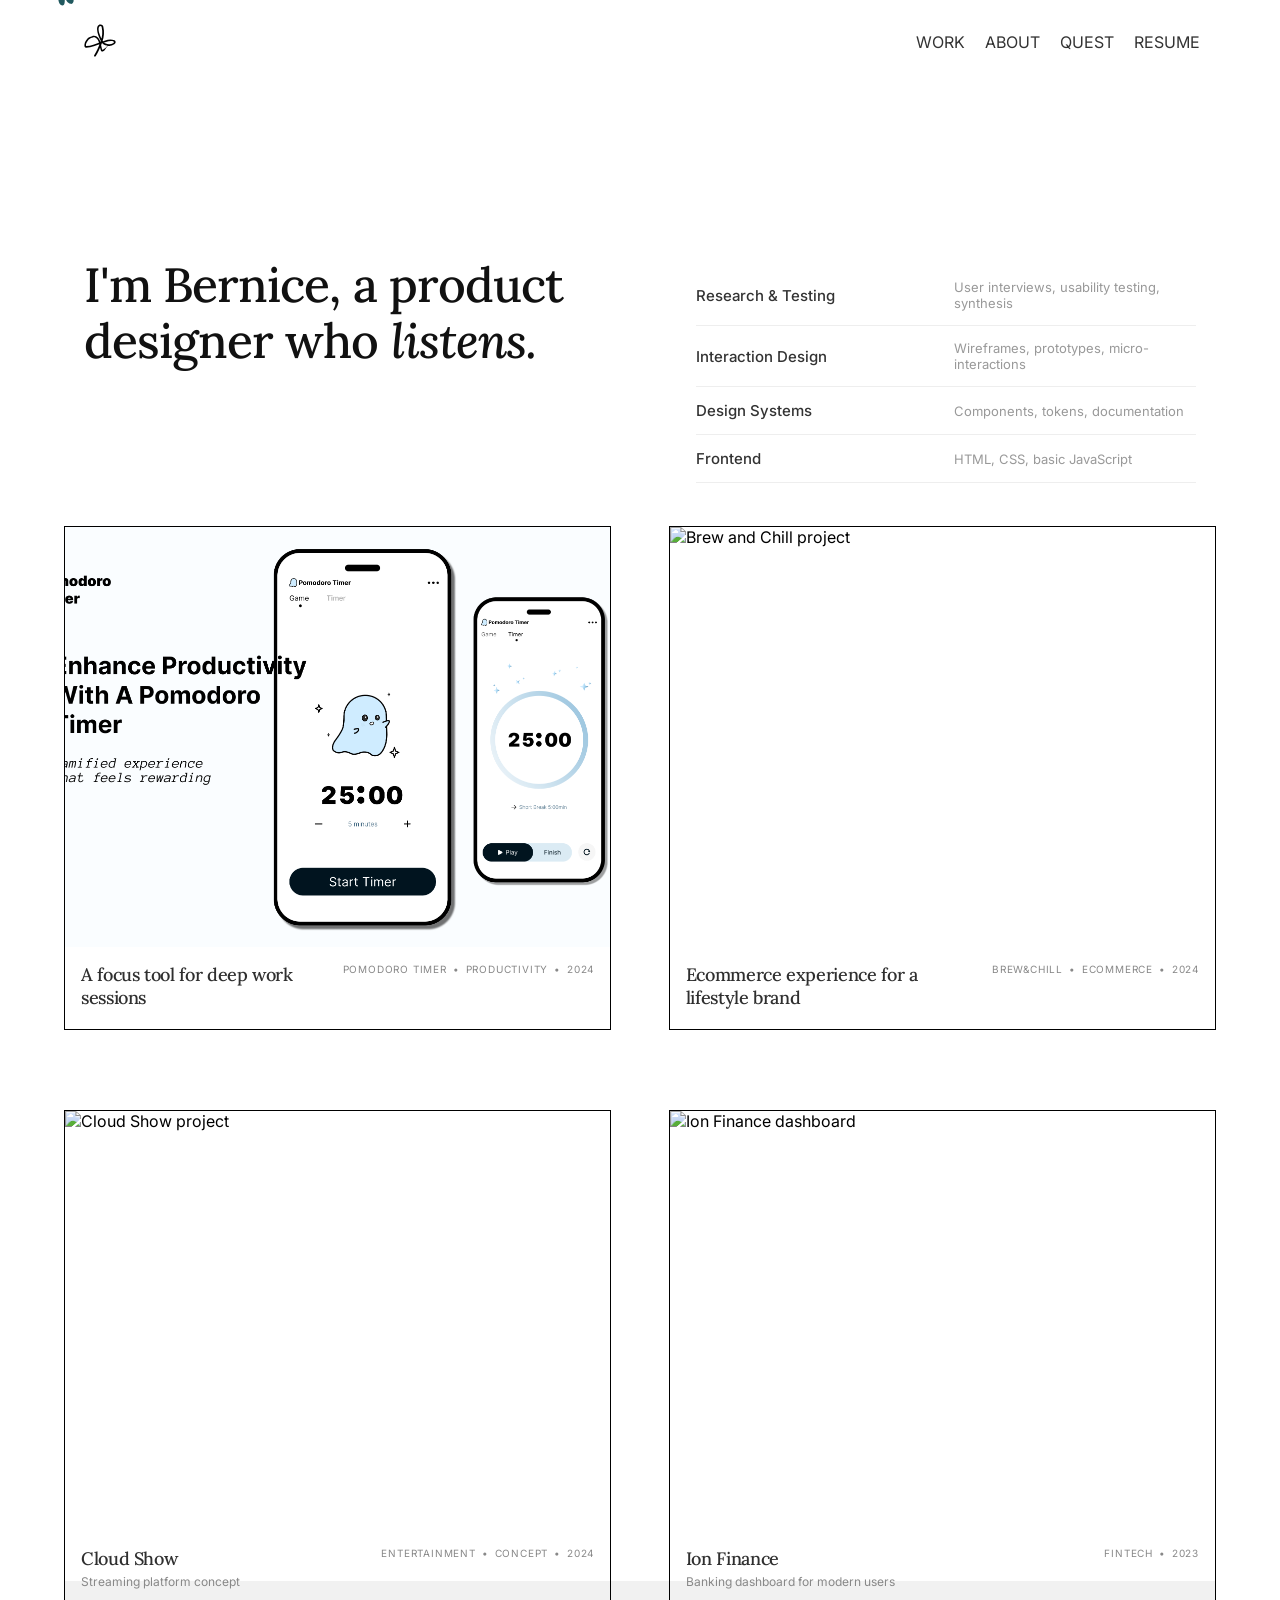
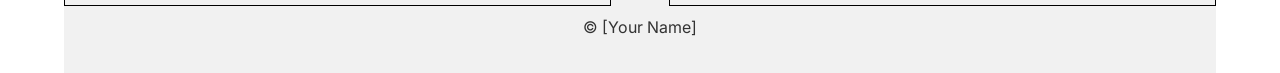
==== index.html @ 0db1f7fb "your message here" ====
<!doctype html>
<html lang="en">

<head>
	<meta charset="utf-8">
	<meta name="viewport" content="width=device-width, initial-scale=1">
	<title>Bernice Bai ┃ Designer</title>
    <link rel="icon" href="imgsrc/cursor.svg" type="image/svg+xml">
    <link rel="stylesheet" href="https://fonts.googleapis.com/css?family=Syne:100,200,300,400,600&display=swap">
    <link rel="stylesheet" href="https://fonts.googleapis.com/css?family=Lora:100,200,300,400,600&display=swap">
    <link rel="stylesheet" href="https://fonts.googleapis.com/css?family=Inter:100,200,300,400,600&display=swap">
	<link rel="stylesheet" href="style.css">
</head>
<body>
    <div id="custom-cursor">
    <span id="cursor-default"></span>
    <span id="cursor-hover"></span>
    </div>

<header>

   <nav id="navbar">
    <div id="logo">
        <img src="imgsrc/bfavicon.svg" alt="Logo">
    </div>
    <button id="menu-btn" aria-label="Toggle menu">
        <span></span>
        <span></span>
        <span></span>
    </button>
    <div id="nav-links">
        <a href="index.html">WORK</a>
        <a href="about.html">ABOUT</a>
        <a href="#contact">QUEST</a>
        <a href="https://drive.google.com/file/d/17-NoSZiSDzahAH1HQ-_Etnf_DgS73Qhv/view?usp=drive_link">RESUME</a>
    </div>
</nav>

<div class="divider">
</div>

</header>

<main>
   <section id="hero">
    <div id="herotextcontainer">
        <h1 class="hi">I'm Bernice, a product designer who <em>listens.</em></h1>
    </div>

    <div id="capabilities">
    <div class="cap-row">
        <span class="cap-title">Research & Testing</span>
        <span class="cap-desc">User interviews, usability testing, synthesis</span>
    </div>
    <div class="cap-row">
        <span class="cap-title">Interaction Design</span>
        <span class="cap-desc">Wireframes, prototypes, micro-interactions</span>
    </div>
    <div class="cap-row">
        <span class="cap-title">Design Systems</span>
        <span class="cap-desc">Components, tokens, documentation</span>
    </div>
    <div class="cap-row">
        <span class="cap-title">Frontend</span>
        <span class="cap-desc">HTML, CSS, basic JavaScript</span>
    </div>
</div>
</section>
 
    
 
<section id="prodProjects">

    <div class="prodFrame" data-cursor="view details">
        
        <img class="prodImg" src="imgsrc/projects/ptimg.png" alt="Pomodoro Timer project">
        <div class="prodInfo">
            <div class="prodLeft">
                <p class="prodName">A focus tool for deep work sessions</p>
                <p class="prodDesc"></p>
            </div>
            <div class="prodTags">
                <span class="tag">Pomodoro Timer</span>
                <span class="tag">•</span>
                <span class="tag">Productivity</span>
                <span class="tag">•</span>
                <span class="tag">2024</span>
            </div>
        </div>
    </div>

    <div class="prodFrame">
        <img id="hiprodimg" class="prodImg" src="imgsrc/projects/brew-chill-case-cover.png" alt="Brew and Chill project">
        <div class="prodInfo">
            <div class="prodLeft">
                <p class="prodName">Ecommerce experience for a lifestyle brand</p>
                <p class="prodDesc"></p>
            </div>
            <div class="prodTags">
                <span class="tag">Brew&Chill</span>
                <span class="tag">•</span>
                <span class="tag">Ecommerce</span>
                <span class="tag">•</span>
                <span class="tag">2024</span>
            </div>
        </div>
    </div>

    <div class="prodFrame">
        <img class="prodImg" src="imgsrc/projects/cld-show.png" alt="Cloud Show project">
        <div class="prodInfo">
            <div class="prodLeft">
                <p class="prodName">Cloud Show</p>
                <p class="prodDesc">Streaming platform concept</p>
            </div>
            <div class="prodTags">
                <span class="tag">Entertainment</span>
                <span class="tag">•</span>
                <span class="tag">Concept</span>
                <span class="tag">•</span>
                <span class="tag">2024</span>
            </div>
        </div>
    </div>

    <div class="prodFrame">
        <img class="prodImg" src="imgsrc/projects/dashboard-2.png" alt="Ion Finance dashboard">
        <div class="prodInfo">
            <div class="prodLeft">
                <p class="prodName">Ion Finance</p>
                <p class="prodDesc">Banking dashboard for modern users</p>
            </div>
            <div class="prodTags">
                <span class="tag">Fintech</span>
                <span class="tag">•</span>
                <span class="tag">2023</span>
            </div>
        </div>
    </div>

</section>

  
</main>




<script>
    // Set current year
    document.getElementById('year').textContent = new Date().getFullYear();
</script>
<script src="script.js" defer></script>

</body>
<footer>
    <p>&copy; <span id="year"></span> [Your Name]</p>
</footer>
</html>
---- style.css ----
* {
    box-sizing: border-box;
    cursor: none;
}



body {
  
    min-height: 100vh;
    margin: 0;
    padding: 0 5% 0 5%;
    background-color: #ffffff;
    font-size: 12px; /* mobile first */
}

@media (min-width: 480px) {
    body { font-size: 14px; }
}

@media (min-width: 768px) {
    body { font-size: 16px; }
}
#custom-cursor {
    position: fixed;
    pointer-events: none;
    z-index: 9999;
    transform: translate(-50%, -50%);
}

#cursor-default {
    display: block;
    width: 20px;
    height: 20px;
    background-image: url('imgsrc/cursor.svg');
    background-size: contain;
    background-repeat: no-repeat;
}

#cursor-hover {
    position: fixed;
    background-color: #111111;
    color: #ffffff;
    font-family: 'Inter', sans-serif;
    font-size: 11px;
    letter-spacing: 0.08em;
    text-transform: uppercase;
    padding: 10px 16px;
    border-radius: 40px;
    white-space: nowrap;
    opacity: 0;
    scale: 0.8;
    transition: opacity 0.3s ease, scale 0.3s ease;
    pointer-events: none;
}

#cursor-hover.visible {
    opacity: 1;
    scale: 1;
}

#navbar {
    display: flex;
    justify-content: space-between;
    align-items: center;
    padding: 20px 16px;
    position: relative; /* add this */
}

#logo img {
    width: 40px;
    height: auto;
}

/* links — matches id="nav-links" */
#nav-links {
    display: flex;
    gap: 20px;
}
@media (min-width: 768px) {
    #nav-links {
        display: flex; /* show on desktop */
    }
}
#nav-links a {
    text-decoration: none;
    color: #333333;
    font-size: 16px;
}
#nav-links a:hover {
    color: #066658;
}


#menu-btn {
    display: flex;
    flex-direction: column;
    gap: 5px;
    background: none;
    border: none;
    cursor: pointer;
    padding: 4px;
}

#menu-btn span {
    display: block;
    width: 24px;
    height: 2px;
    background-color: #333333;
    transition: all 0.3s ease;
}

#nav-links {
    display: none;
    flex-direction: column;
    gap: 20px;
    position: absolute;
    top: 70px;
    left: 0;
    width: 100%;
    background-color: #ffffff;
    padding: 24px 16px;
    border-top: 1px solid #eeeeee;
}

#nav-links.open {
    display: flex;
}

@media (min-width: 768px) {
    #menu-btn {
        display: none; /* hide hamburger on desktop */
    }

    #nav-links {
        display: flex;
        flex-direction: row;
        position: static;
        width: auto;
        padding: 0;
        border: none;
    }
}
/* titles */
h1, h2, h3, .hi {
    font-family: 'Lora', serif;
    font-weight: 400;
}

/* everything else */
body, p, a, span, input, button {
    font-family: 'Inter', sans-serif;
}


main {
    flex: 1; /* pushes footer down */
}

/* hero — mobile first */
#hero {
    display: flex;
    flex-direction: column;
    padding: 40px 16px 24px;
    gap: 32px;
    width: 100%;
    align-items: flex-start;
}

@media (min-width: 768px) {
    #hero {
        flex-direction: row;
        justify-content: space-between;
        align-items: flex-start;
        padding: 40px 20px 20px 20px;
        padding-top: 15%;
        margin-bottom: 2%;
        gap: 60px;
    }
}

#herotextcontainer {
    width: 100%;
}

@media (min-width: 768px) {
    #herotextcontainer {
        max-width: 50%;
    }
}

.hi {
    font-size: clamp(38px, 5vw, 52px);
    font-weight: 500;
    line-height: 1.15;
    letter-spacing: -0.02em;
    color: #111111;
    margin: 0;
    overflow-wrap: break-word;
}

.hi em {
    font-style: italic;
}

.hi, .intro {
    white-space: normal;
    overflow-wrap: break-word;
    word-break: break-word;
}


@media (min-width: 768px) {
    .hi {
        font-size: 48px;
    }
}


.intro {
    font-family: 'Inter', serif;
    font-size: 14px;
    font-weight: 300;
    margin-top: 1%;
}


#capabilities {
    width: 100%;
    display: flex;
    flex-direction: column;
    gap: 0;
}

@media (min-width: 768px) {
    #capabilities {
        max-width: 45%;
        padding-top: 8px;
    }
}


.cap-row {
    display: grid; /* was flex — this is why it wasn't working */
    grid-template-columns: 1fr 1fr;
    gap: 16px;
    padding: 14px 0;
    border-bottom: 0.5px solid #eeeeee;
    align-items: center;
}
.cap-title {
    font-size: 13px;
    font-weight: 500;
    color: #333333;
    font-family: 'Inter', sans-serif;
}

.cap-desc {
    font-size: 11px;
    color: #999999;
    font-family: 'Inter', sans-serif;
}

@media (min-width: 768px) {
    .cap-title {
        font-size: 15px;
       
    }
    .cap-desc {
        font-size: 13px;
    }
}


/* projects grid */
#prodProjects {
    display: grid;
    grid-template-columns: 1fr;
    gap: 0;
    width: 100%;
}

@media (min-width: 768px) {
    #prodProjects {
        grid-template-columns: repeat(2, 1fr);
        gap: 5%;
    }
}

.prodFrame {
    display: flex;
    flex-direction: column;
    border-top: 0.5px solid #eeeeee;
    margin-bottom: 5%;
    border: 1px solid black;
}

.prodImg {
    width: 100%;
    height: 300px;
    object-fit: cover;
    display: block;
    border: 0px solid #757575;
}

@media (min-width: 768px) {
    .prodImg {
        height: 420px;
    }
}

.prodInfo {
    display: flex;
    flex-direction: column;
    justify-content: space-between;
    align-items: flex-start;
    padding: 16px;
    gap: 12px;
}
@media (min-width: 768px) {
    .prodInfo {
        flex-direction: row;
    }
}
.prodLeft {
    display: flex;
    flex-direction: column;
    gap: 4px;
}

.prodName {
    font-family: 'Lora', serif;
    font-size: 16px;
    font-weight: 500;
    color: #2f2f2f;
    margin: 0;
    letter-spacing: -0.02em;
}
@media (min-width: 768px) {
    .prodName {
        font-size: 18px;
    }
}

.prodDesc {
    font-size: 12px;
    color: #888888;
    margin: 0;
}

.prodTags {
    display: flex;
    flex-direction: row;
    align-items: center;
    gap: 6px;
    flex-shrink: 0;
}

.tag {
    font-size: 10px;
    letter-spacing: 0.08em;
    text-transform: uppercase;
    color: #888888;
}

footer {
    text-align: center;
    padding: 20px 0;
    background-color: #f1f1f1;
    color: #333333;
}
#aboutsection{

    display: flex;
    flex-direction: column;
}
@media (min-width: 768px) {
    #aboutsection {
        flex-direction: row;
    }
}
#about {
    display: flex;
    flex-direction: column;
    padding: 40px 16px 24px;
    gap: 0px;
    width: 100%;
    align-items: flex-start;
}

@media (min-width: 768px) {
    #about {
        flex-direction: column;
        align-items: flex-start;
        padding-top: 10px;
        margin-bottom: 2%;
        gap: 20px;
    }
}

#abouttitle {
    width: 100%;
}

@media (min-width: 768px) {
    #abouttitle {
        max-width: 70%;
    }
}

.hi {
    font-size: clamp(38px, 5vw, 52px);
    font-weight: 500;
    line-height: 1.15;
    letter-spacing: -0.02em;
    color: #111111;
    margin: 0;
    overflow-wrap: break-word;
}


.hi, .abouttext {
    white-space: normal;
    overflow-wrap: break-word;
    word-break: break-word;
}


@media (min-width: 768px) {
    .hi {
        font-size: 48px;
    }
}


.abouttext p{
    width: 100%;
    font-family: 'Inter', serif;
    font-size: 16px;
    font-weight: 300;
    margin-top: 1%;
    letter-spacing: 0.02em;
}
.abouttext a{
    font-family: 'Lora', serif;
    font-size: 16px;
    font-weight: 600;
    color: #066658;
}
@media (min-width: 768px) {
    .abouttext {
        width: 80%;
        font-size: 32px;
    }
}
.accent{    
    color: #066658;
    font-style: italic;
}

#aboutCarousel {
    width: 100%;
    max-width: 500px;
    position: relative;
    overflow: hidden;
    margin: 0 auto;
}

.carouselTrack {
    display: flex;
    flex-direction: column;
    transition: transform 0.5s cubic-bezier(0.4, 0, 0.2, 1);
}

.carouselSlide {
    width: 100%;
    flex-shrink: 0;
    display: flex;
    flex-direction: column;
    gap: 8px;
}

.carouselSlide img {
    width: 100%;
    aspect-ratio: 4 / 3;
    object-fit: cover;
    display: block;
    background-color: #e0e0e0;
}

.slideCaption {
    font-size: 11px;
    color: #999999;
    font-family: 'Inter', sans-serif;
    letter-spacing: 0.04em;
    margin: 0;
    padding-bottom: 16px;
}

#carouselDots {
    display: flex;
    flex-direction: column;
    gap: 8px;
    position: absolute;
    right: -20px;
    top: 50%;
    transform: translateY(-50%);
}

.dot {
    width: 6px;
    height: 6px;
    border-radius: 50%;
    background-color: #dddddd;
    transition: background-color 0.3s ease;
    cursor: pointer;
}

.dot.active {
    background-color: #111111;
}
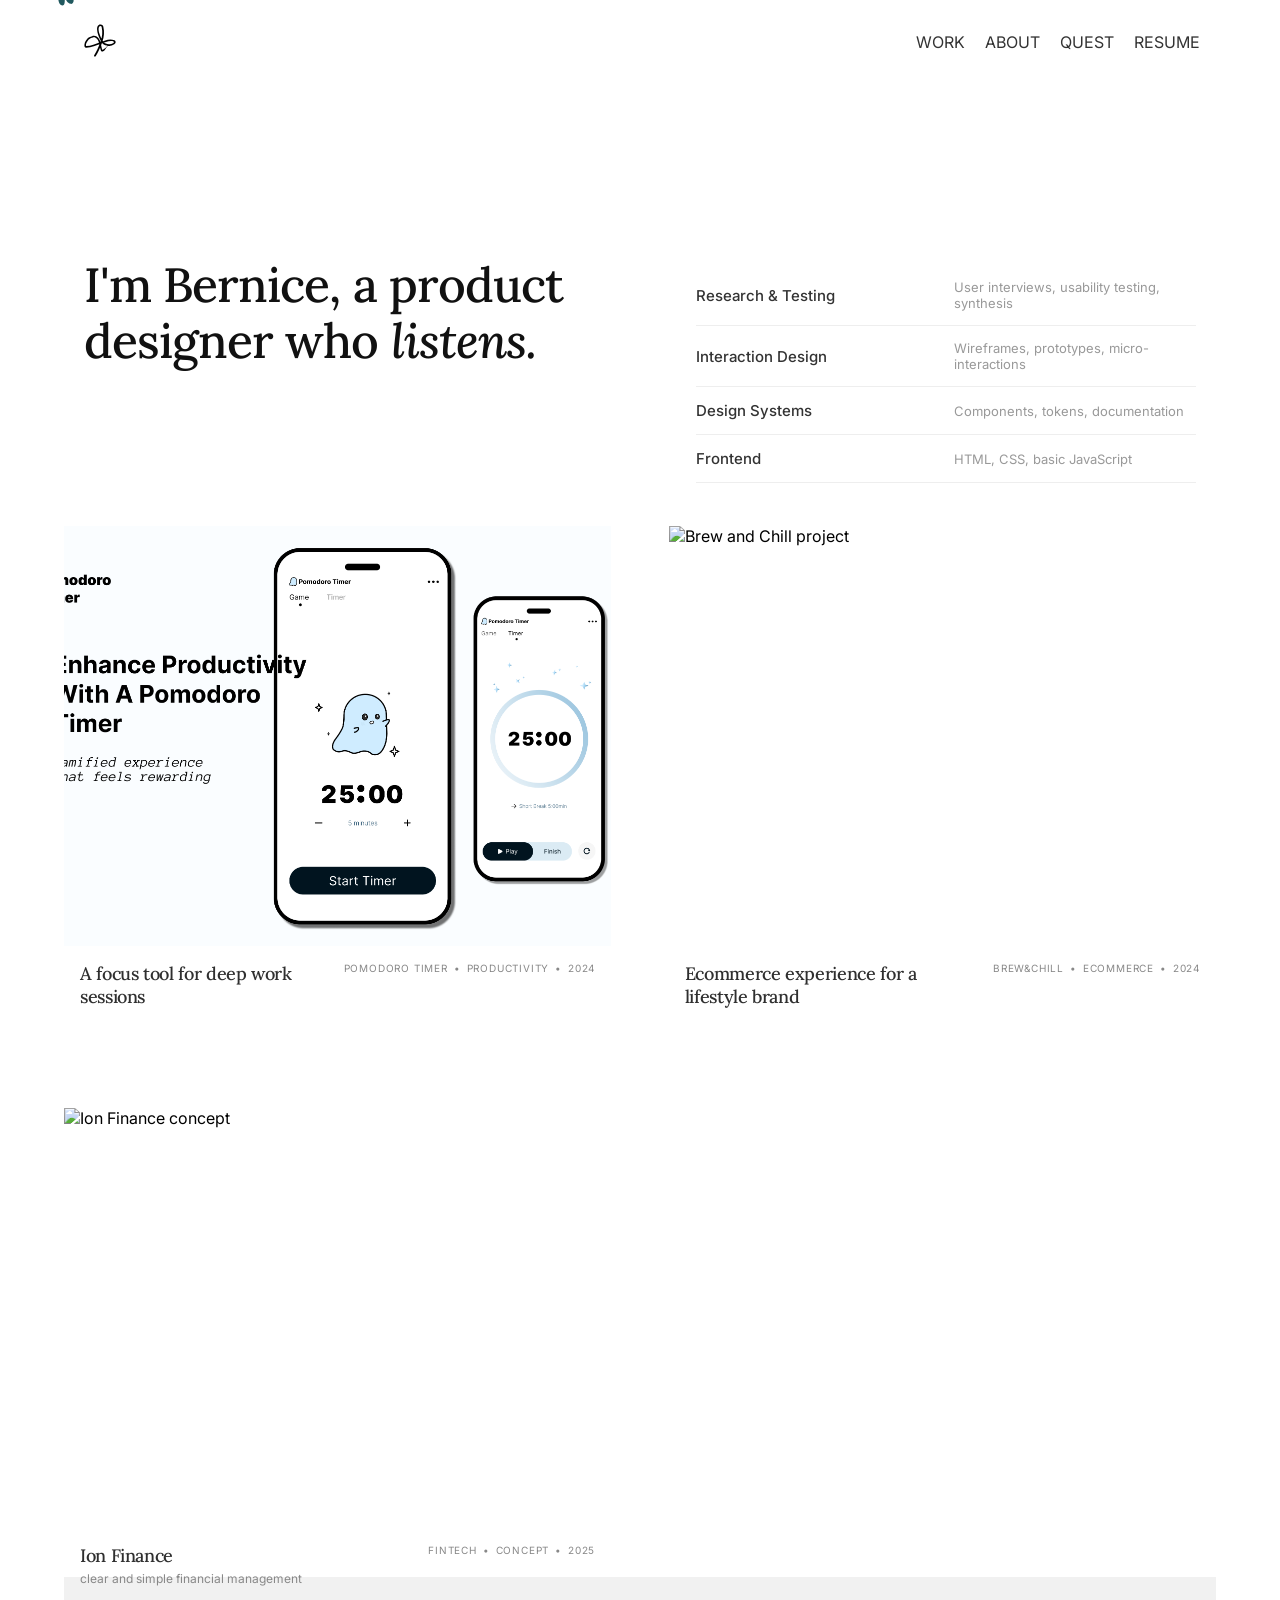
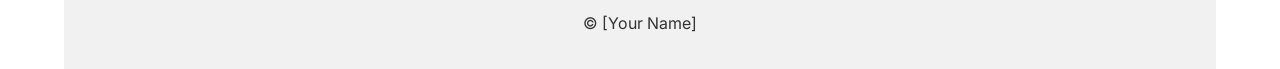
==== commit 9a053a04: "update style and index" ====
--- a/index.html
+++ b/index.html
@@ -107,23 +107,23 @@
     </div>
 
     <div class="prodFrame">
-        <img class="prodImg" src="imgsrc/projects/cld-show.png" alt="Cloud Show project">
+        <img class="prodImg" src="imgsrc/projects/ifc-concept.png" alt="Ion Finance concept">
         <div class="prodInfo">
             <div class="prodLeft">
-                <p class="prodName">Cloud Show</p>
-                <p class="prodDesc">Streaming platform concept</p>
+                <p class="prodName">Ion Finance </p>
+                <p class="prodDesc">clear and simple financial management</p>
             </div>
             <div class="prodTags">
-                <span class="tag">Entertainment</span>
+                <span class="tag">Fintech</span>
                 <span class="tag">•</span>
                 <span class="tag">Concept</span>
                 <span class="tag">•</span>
-                <span class="tag">2024</span>
+                <span class="tag">2025</span>
             </div>
         </div>
     </div>
 
-    <div class="prodFrame">
+    <!-- <div class="prodFrame">
         <img class="prodImg" src="imgsrc/projects/dashboard-2.png" alt="Ion Finance dashboard">
         <div class="prodInfo">
             <div class="prodLeft">
@@ -136,7 +136,7 @@
                 <span class="tag">2023</span>
             </div>
         </div>
-    </div>
+    </div> -->
 
 </section>
 
--- a/style.css
+++ b/style.css
@@ -292,7 +292,7 @@
     flex-direction: column;
     border-top: 0.5px solid #eeeeee;
     margin-bottom: 5%;
-    border: 1px solid black;
+    border: 0px ;
 }
 
 .prodImg {
@@ -300,7 +300,7 @@
     height: 300px;
     object-fit: cover;
     display: block;
-    border: 0px solid #757575;
+    border: 0px ;
 }
 
 @media (min-width: 768px) {
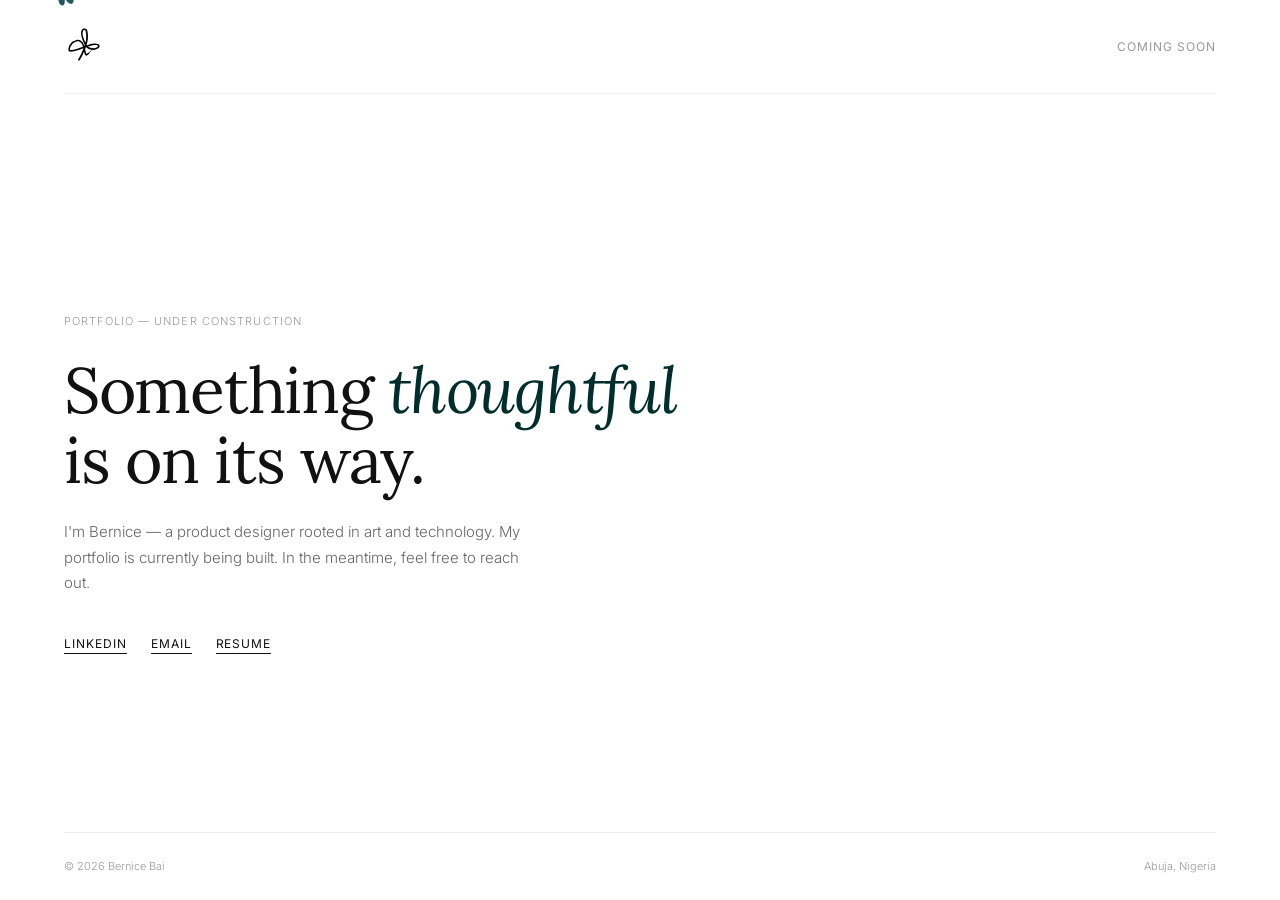
==== commit 48b4d1da: "update index" ====
--- a/index.html
+++ b/index.html
@@ -2,158 +2,167 @@
 <html lang="en">
 
 <head>
-	<meta charset="utf-8">
-	<meta name="viewport" content="width=device-width, initial-scale=1">
-	<title>Bernice Bai ┃ Designer</title>
+    <meta charset="utf-8">
+    <meta name="viewport" content="width=device-width, initial-scale=1">
+    <title>Bernice Bai ┃ Designer</title>
     <link rel="icon" href="imgsrc/cursor.svg" type="image/svg+xml">
-    <link rel="stylesheet" href="https://fonts.googleapis.com/css?family=Syne:100,200,300,400,600&display=swap">
-    <link rel="stylesheet" href="https://fonts.googleapis.com/css?family=Lora:100,200,300,400,600&display=swap">
-    <link rel="stylesheet" href="https://fonts.googleapis.com/css?family=Inter:100,200,300,400,600&display=swap">
-	<link rel="stylesheet" href="style.css">
+    <link href="https://fonts.googleapis.com/css2?family=Inter:wght@300;400;500&family=Lora:ital,wght@0,400;0,600;1,400&display=swap" rel="stylesheet">
+    <style>
+        * { box-sizing: border-box; margin: 0; padding: 0; cursor: none; }
+
+        body {
+            font-family: 'Inter', sans-serif;
+            background-color: #ffffff;
+            color: #111111;
+            min-height: 100vh;
+            display: flex;
+            flex-direction: column;
+            padding: 0 5%;
+        }
+
+        #custom-cursor {
+            position: fixed;
+            pointer-events: none;
+            z-index: 9999;
+            transform: translate(-50%, -50%);
+        }
+
+        #cursor-default {
+            display: block;
+            width: 20px;
+            height: 20px;
+            background-image: url('imgsrc/cursor.svg');
+            background-size: contain;
+            background-repeat: no-repeat;
+        }
+
+        nav {
+            display: flex;
+            justify-content: space-between;
+            align-items: center;
+            padding: 24px 0;
+            border-bottom: 0.5px solid #eeeeee;
+        }
+
+        #logo img { width: 40px; height: auto; }
+
+        .nav-right {
+            font-size: 12px;
+            letter-spacing: 0.08em;
+            text-transform: uppercase;
+            color: #999999;
+        }
+
+        main {
+            flex: 1;
+            display: flex;
+            flex-direction: column;
+            justify-content: center;
+            padding: 80px 0 40px;
+        }
+
+        .label {
+            font-size: 11px;
+            letter-spacing: 0.1em;
+            text-transform: uppercase;
+            color: #999999;
+            margin-bottom: 24px;
+        }
+
+        h1 {
+            font-family: 'Lora', san-serif;
+            font-size: clamp(32px, 6vw, 64px);
+            font-weight: 400;
+            line-height: 1.1;
+            letter-spacing: -0.02em;
+            margin-bottom: 24px;
+        }
+
+        h1 em { font-style: bold; }
+
+        .accent { color: #002e2d; }
+
+        p {
+            font-size: 15px;
+            font-weight: 300;
+            color: #666666;
+            line-height: 1.7;
+            max-width: 480px;
+            margin-bottom: 40px;
+        }
+
+        .links {
+            display: flex;
+            gap: 24px;
+        }
+
+        .links a {
+            font-size: 12px;
+            letter-spacing: 0.08em;
+            text-transform: uppercase;
+            color: #111111;
+            text-decoration: none;
+            border-bottom: 0.5px solid #111111;
+            padding-bottom: 2px;
+        }
+
+        .links a:hover { color: #002e2d; border-color: #ffffff; }
+
+        footer {
+            padding: 24px 0;
+            border-top: 0.5px solid #eeeeee;
+            display: flex;
+            justify-content: space-between;
+            align-items: center;
+        }
+
+        footer p {
+            font-size: 11px;
+            color: #999999;
+            margin: 0;
+            max-width: none;
+        }
+    </style>
 </head>
+
 <body>
-    <div id="custom-cursor">
+
+<div id="custom-cursor">
     <span id="cursor-default"></span>
-    <span id="cursor-hover"></span>
-    </div>
+</div>
 
-<header>
-
-   <nav id="navbar">
+<nav>
     <div id="logo">
         <img src="imgsrc/bfavicon.svg" alt="Logo">
     </div>
-    <button id="menu-btn" aria-label="Toggle menu">
-        <span></span>
-        <span></span>
-        <span></span>
-    </button>
-    <div id="nav-links">
-        <a href="index.html">WORK</a>
-        <a href="about.html">ABOUT</a>
-        <a href="#contact">QUEST</a>
-        <a href="https://drive.google.com/file/d/17-NoSZiSDzahAH1HQ-_Etnf_DgS73Qhv/view?usp=drive_link">RESUME</a>
-    </div>
+    <span class="nav-right">Coming Soon</span>
 </nav>
 
-<div class="divider">
-</div>
-
-</header>
-
 <main>
-   <section id="hero">
-    <div id="herotextcontainer">
-        <h1 class="hi">I'm Bernice, a product designer who <em>listens.</em></h1>
+    <p class="label">Portfolio — Under Construction</p>
+    <h1>Something <em><span class="accent">thoughtful</span></em><br>is on its way.</h1>
+    <p>I'm Bernice — a product designer rooted in art and technology. My portfolio is currently being built. In the meantime, feel free to reach out.</p>
+    <div class="links">
+        <a href="https://www.linkedin.com/in/bernice-bai-6373b129a/" target="_blank">LinkedIn</a>
+        <a href="mailto:msenbai@gmail.com">Email</a>
+        <a href="https://drive.google.com/file/d/17-NoSZiSDzahAH1HQ-_Etnf_DgS73Qhv/view?usp=drive_link" target="_blank">Resume</a>
     </div>
-
-    <div id="capabilities">
-    <div class="cap-row">
-        <span class="cap-title">Research & Testing</span>
-        <span class="cap-desc">User interviews, usability testing, synthesis</span>
-    </div>
-    <div class="cap-row">
-        <span class="cap-title">Interaction Design</span>
-        <span class="cap-desc">Wireframes, prototypes, micro-interactions</span>
-    </div>
-    <div class="cap-row">
-        <span class="cap-title">Design Systems</span>
-        <span class="cap-desc">Components, tokens, documentation</span>
-    </div>
-    <div class="cap-row">
-        <span class="cap-title">Frontend</span>
-        <span class="cap-desc">HTML, CSS, basic JavaScript</span>
-    </div>
-</div>
-</section>
- 
-    
- 
-<section id="prodProjects">
-
-    <div class="prodFrame" data-cursor="view details">
-        
-        <img class="prodImg" src="imgsrc/projects/ptimg.png" alt="Pomodoro Timer project">
-        <div class="prodInfo">
-            <div class="prodLeft">
-                <p class="prodName">A focus tool for deep work sessions</p>
-                <p class="prodDesc"></p>
-            </div>
-            <div class="prodTags">
-                <span class="tag">Pomodoro Timer</span>
-                <span class="tag">•</span>
-                <span class="tag">Productivity</span>
-                <span class="tag">•</span>
-                <span class="tag">2024</span>
-            </div>
-        </div>
-    </div>
-
-    <div class="prodFrame">
-        <img id="hiprodimg" class="prodImg" src="imgsrc/projects/brew-chill-case-cover.png" alt="Brew and Chill project">
-        <div class="prodInfo">
-            <div class="prodLeft">
-                <p class="prodName">Ecommerce experience for a lifestyle brand</p>
-                <p class="prodDesc"></p>
-            </div>
-            <div class="prodTags">
-                <span class="tag">Brew&Chill</span>
-                <span class="tag">•</span>
-                <span class="tag">Ecommerce</span>
-                <span class="tag">•</span>
-                <span class="tag">2024</span>
-            </div>
-        </div>
-    </div>
-
-    <div class="prodFrame">
-        <img class="prodImg" src="imgsrc/projects/ifc-concept.png" alt="Ion Finance concept">
-        <div class="prodInfo">
-            <div class="prodLeft">
-                <p class="prodName">Ion Finance </p>
-                <p class="prodDesc">clear and simple financial management</p>
-            </div>
-            <div class="prodTags">
-                <span class="tag">Fintech</span>
-                <span class="tag">•</span>
-                <span class="tag">Concept</span>
-                <span class="tag">•</span>
-                <span class="tag">2025</span>
-            </div>
-        </div>
-    </div>
-
-    <!-- <div class="prodFrame">
-        <img class="prodImg" src="imgsrc/projects/dashboard-2.png" alt="Ion Finance dashboard">
-        <div class="prodInfo">
-            <div class="prodLeft">
-                <p class="prodName">Ion Finance</p>
-                <p class="prodDesc">Banking dashboard for modern users</p>
-            </div>
-            <div class="prodTags">
-                <span class="tag">Fintech</span>
-                <span class="tag">•</span>
-                <span class="tag">2023</span>
-            </div>
-        </div>
-    </div> -->
-
-</section>
-
-  
 </main>
 
-
-
+<footer>
+    <p>&copy; <span id="year"></span> Bernice Bai</p>
+    <p>Abuja, Nigeria</p>
+</footer>
 
 <script>
-    // Set current year
     document.getElementById('year').textContent = new Date().getFullYear();
+
+    const cursor = document.getElementById('custom-cursor');
+    document.addEventListener('mousemove', (e) => {
+        cursor.style.left = e.clientX + 'px';
+        cursor.style.top = e.clientY + 'px';
+    });
 </script>
-<script src="script.js" defer></script>
 
 </body>
-<footer>
-    <p>&copy; <span id="year"></span> [Your Name]</p>
-</footer>
 </html>
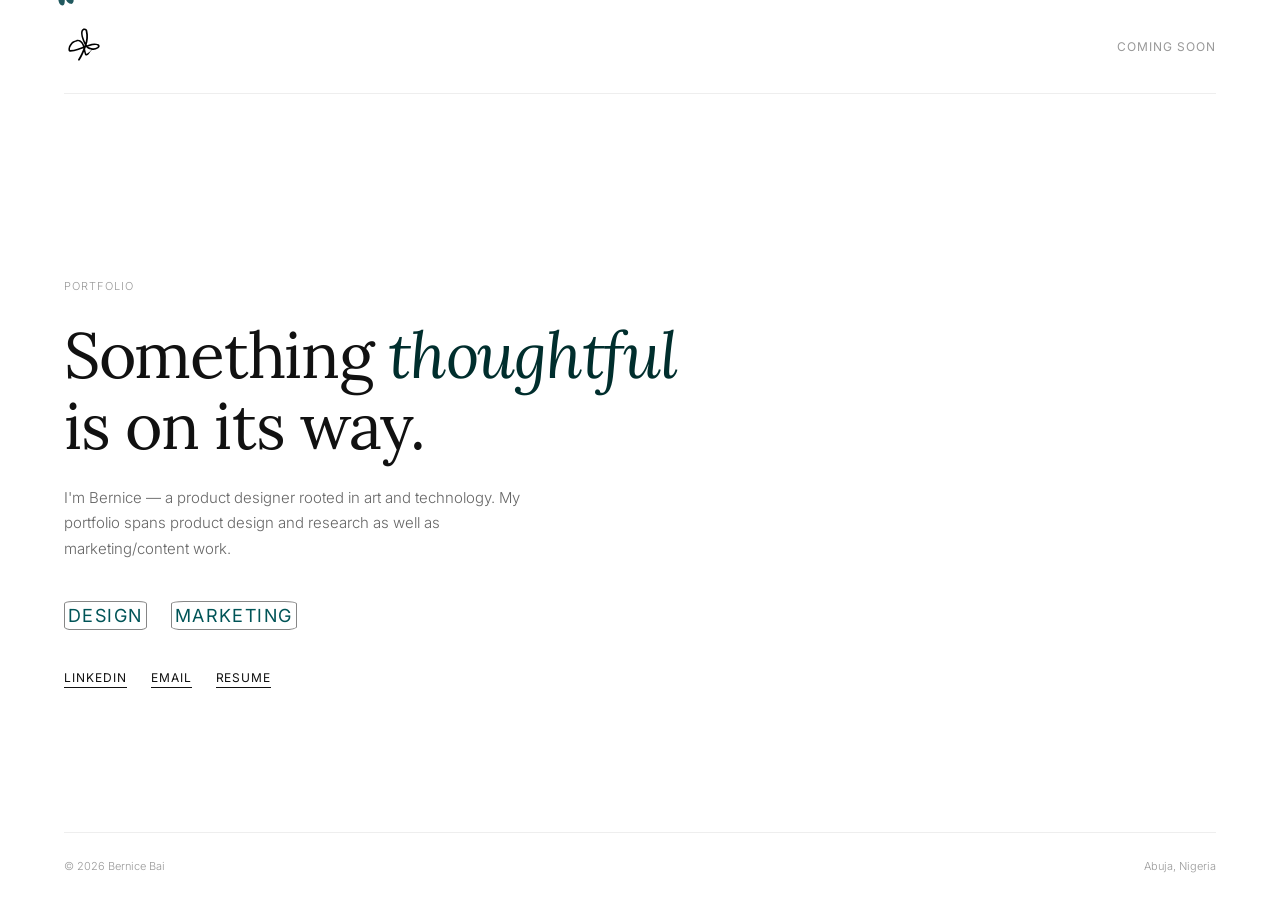
==== commit ab4a7b33: "homepage release" ====
--- a/index.html
+++ b/index.html
@@ -91,6 +91,25 @@
             margin-bottom: 40px;
         }
 
+        .route {
+            display: flex;
+            gap: 24px;
+            margin-bottom: 40px;
+        }
+
+        .route a {
+            font-size: 18px;
+            letter-spacing: 0.08em;
+            text-transform: uppercase;
+            color: #005457;
+            text-decoration: none;
+            border-radius: 10%;
+            border: 1px solid #868686;
+            padding: 3px;
+        }
+
+        .route a:hover { color: #002e2d; border-color: #ffffff; }
+
         .links {
             display: flex;
             gap: 24px;
@@ -139,9 +158,13 @@
 </nav>
 
 <main>
-    <p class="label">Portfolio — Under Construction</p>
+    <p class="label">Portfolio</p>
     <h1>Something <em><span class="accent">thoughtful</span></em><br>is on its way.</h1>
-    <p>I'm Bernice — a product designer rooted in art and technology. My portfolio is currently being built. In the meantime, feel free to reach out.</p>
+    <p>I'm Bernice — a product designer rooted in art and technology. My portfolio spans product design and research as well as marketing/content work.</p>
+    <div class="route">
+        <a href="design/index.html">Design</a>
+        <a href="marketing/index.html">Marketing</a>
+    </div>
     <div class="links">
         <a href="https://www.linkedin.com/in/bernice-bai-6373b129a/" target="_blank">LinkedIn</a>
         <a href="mailto:msenbai@gmail.com">Email</a>
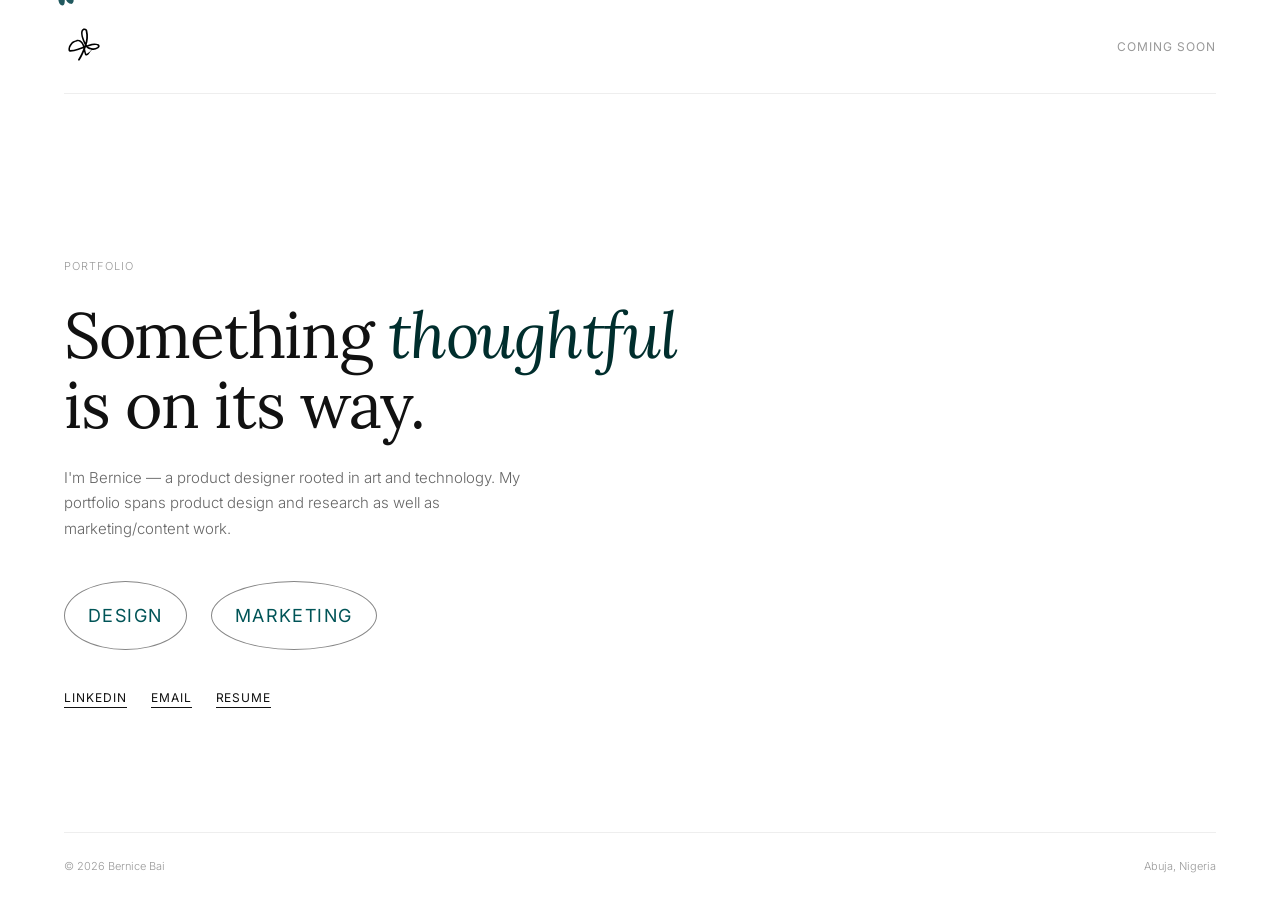
==== commit 5cee8814: "button" ====
--- a/index.html
+++ b/index.html
@@ -103,12 +103,12 @@
             text-transform: uppercase;
             color: #005457;
             text-decoration: none;
-            border-radius: 10%;
-            border: 1px solid #868686;
-            padding: 3px;
+            border-radius: 100%;
+            border: 1.5px solid #868686;
+            padding: 2%;
         }
 
-        .route a:hover { color: #002e2d; border-color: #ffffff; }
+        .route a:hover { background-color: #002e2d; color:#ffffff; border-color: #ffffff; }
 
         .links {
             display: flex;
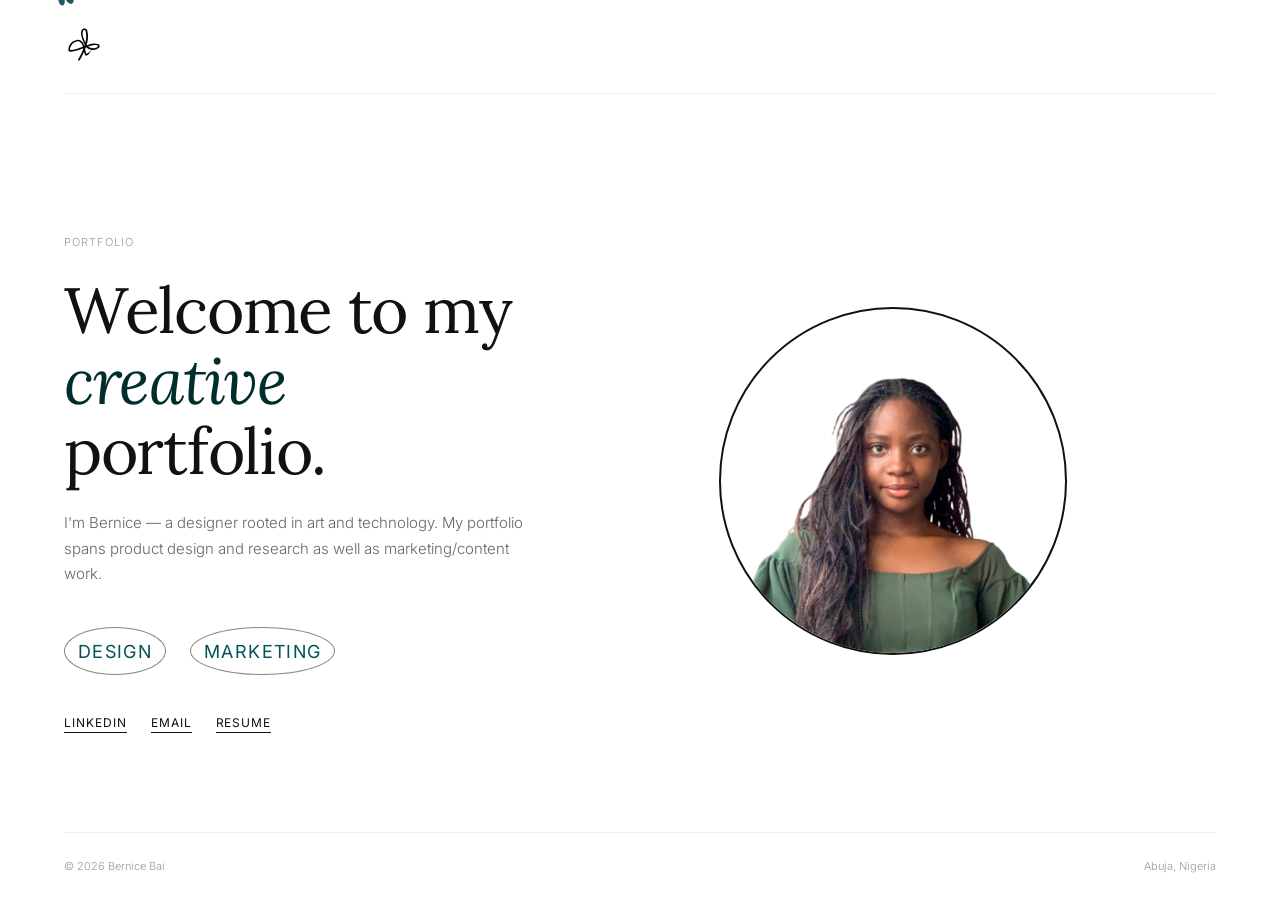
==== commit 2ce33686: "button" ====
--- a/index.html
+++ b/index.html
@@ -60,6 +60,20 @@
             justify-content: center;
             padding: 80px 0 40px;
         }
+        .home {
+            display: flex;
+            flex-direction: row;
+            justify-content: space-between;
+            align-items: center;
+            gap: 20px;
+                    }
+        .home img{
+            max-width: 70%;
+            height: auto;
+            border-radius: 8px;
+            border: 2px solid #111111;
+            border-radius: 50%;
+        }
 
         .label {
             font-size: 11px;
@@ -154,13 +168,15 @@
     <div id="logo">
         <img src="imgsrc/bfavicon.svg" alt="Logo">
     </div>
-    <span class="nav-right">Coming Soon</span>
+    <span class="nav-right"></span>
 </nav>
 
 <main>
+    <div class="home">
+    <div>
     <p class="label">Portfolio</p>
-    <h1>Something <em><span class="accent">thoughtful</span></em><br>is on its way.</h1>
-    <p>I'm Bernice — a product designer rooted in art and technology. My portfolio spans product design and research as well as marketing/content work.</p>
+    <h1>Welcome to my <em><span class="accent">creative</span></em><br>portfolio.</h1>
+    <p>I'm Bernice — a designer rooted in art and technology. My portfolio spans product design and research as well as marketing/content work.</p>
     <div class="route">
         <a href="design/index.html">Design</a>
         <a href="marketing/index.html">Marketing</a>
@@ -169,6 +185,11 @@
         <a href="https://www.linkedin.com/in/bernice-bai-6373b129a/" target="_blank">LinkedIn</a>
         <a href="mailto:msenbai@gmail.com">Email</a>
         <a href="https://drive.google.com/file/d/17-NoSZiSDzahAH1HQ-_Etnf_DgS73Qhv/view?usp=drive_link" target="_blank">Resume</a>
+    </div>
+    </div>
+    <div>
+         <img src="imgsrc/me.png" alt="picture of Bernice Bai" class="heroimg">
+    </div>
     </div>
 </main>
 
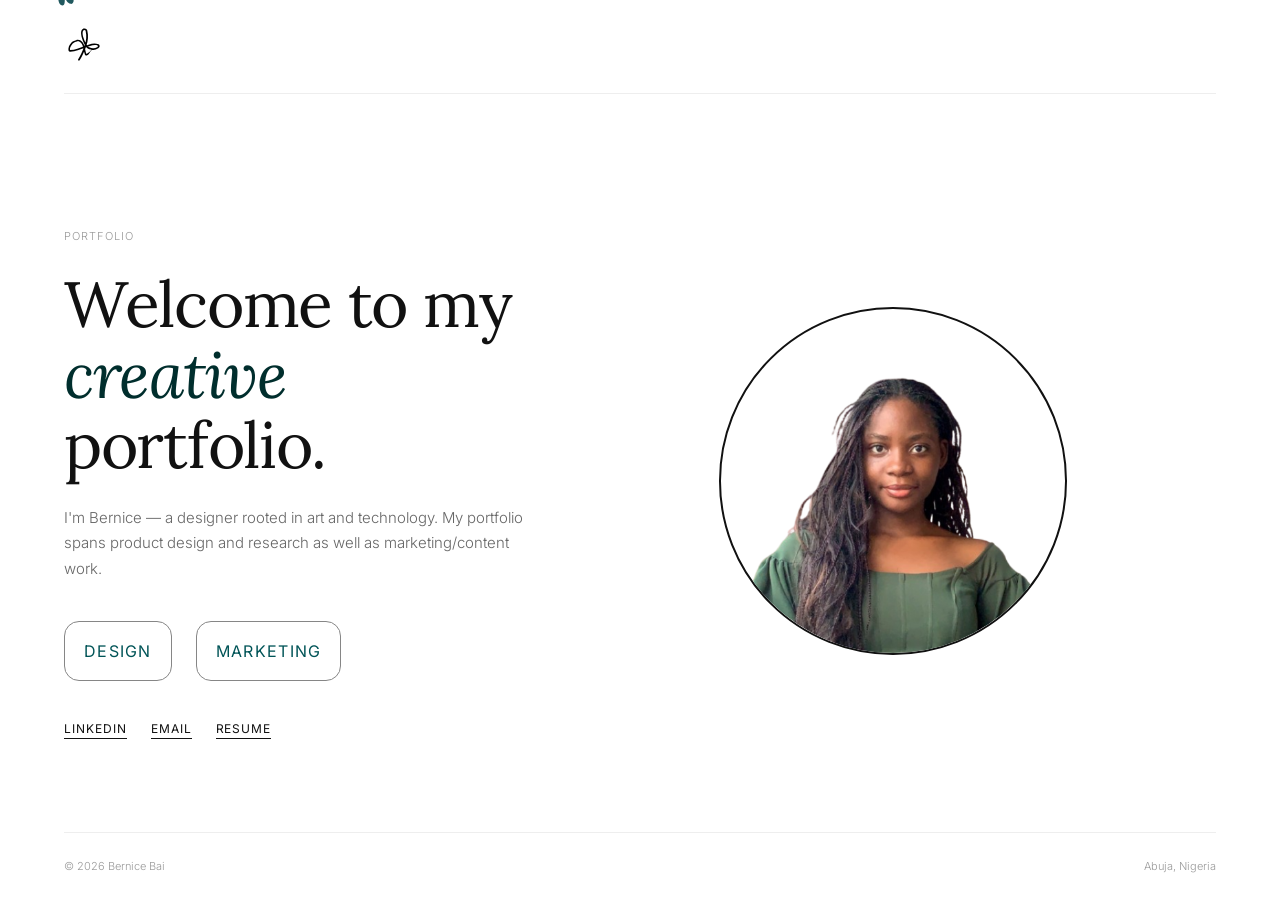
==== commit 52bffc7e: "home edit" ====
--- a/index.html
+++ b/index.html
@@ -66,7 +66,14 @@
             justify-content: space-between;
             align-items: center;
             gap: 20px;
-                    }
+            }
+            @media (max-width: 768px) {
+                .home {
+                    flex-direction: column;
+                    text-align: center;
+                }
+            }
+
         .home img{
             max-width: 70%;
             height: auto;
@@ -110,23 +117,37 @@
             gap: 24px;
             margin-bottom: 40px;
         }
+          @media (max-width: 768px) {
+            .route{
+               
+                justify-content: center;
+            }
+        }
+
 
         .route a {
-            font-size: 18px;
+            font-size: 16px;
             letter-spacing: 0.08em;
             text-transform: uppercase;
             color: #005457;
             text-decoration: none;
-            border-radius: 100%;
+            border-radius: 15px;
             border: 1.5px solid #868686;
-            padding: 2%;
+            padding: 3%;
         }
 
         .route a:hover { background-color: #002e2d; color:#ffffff; border-color: #ffffff; }
 
         .links {
             display: flex;
+           
             gap: 24px;
+        }
+        @media (max-width: 768px) {
+            .links {
+               
+                justify-content: center;
+            }
         }
 
         .links a {
